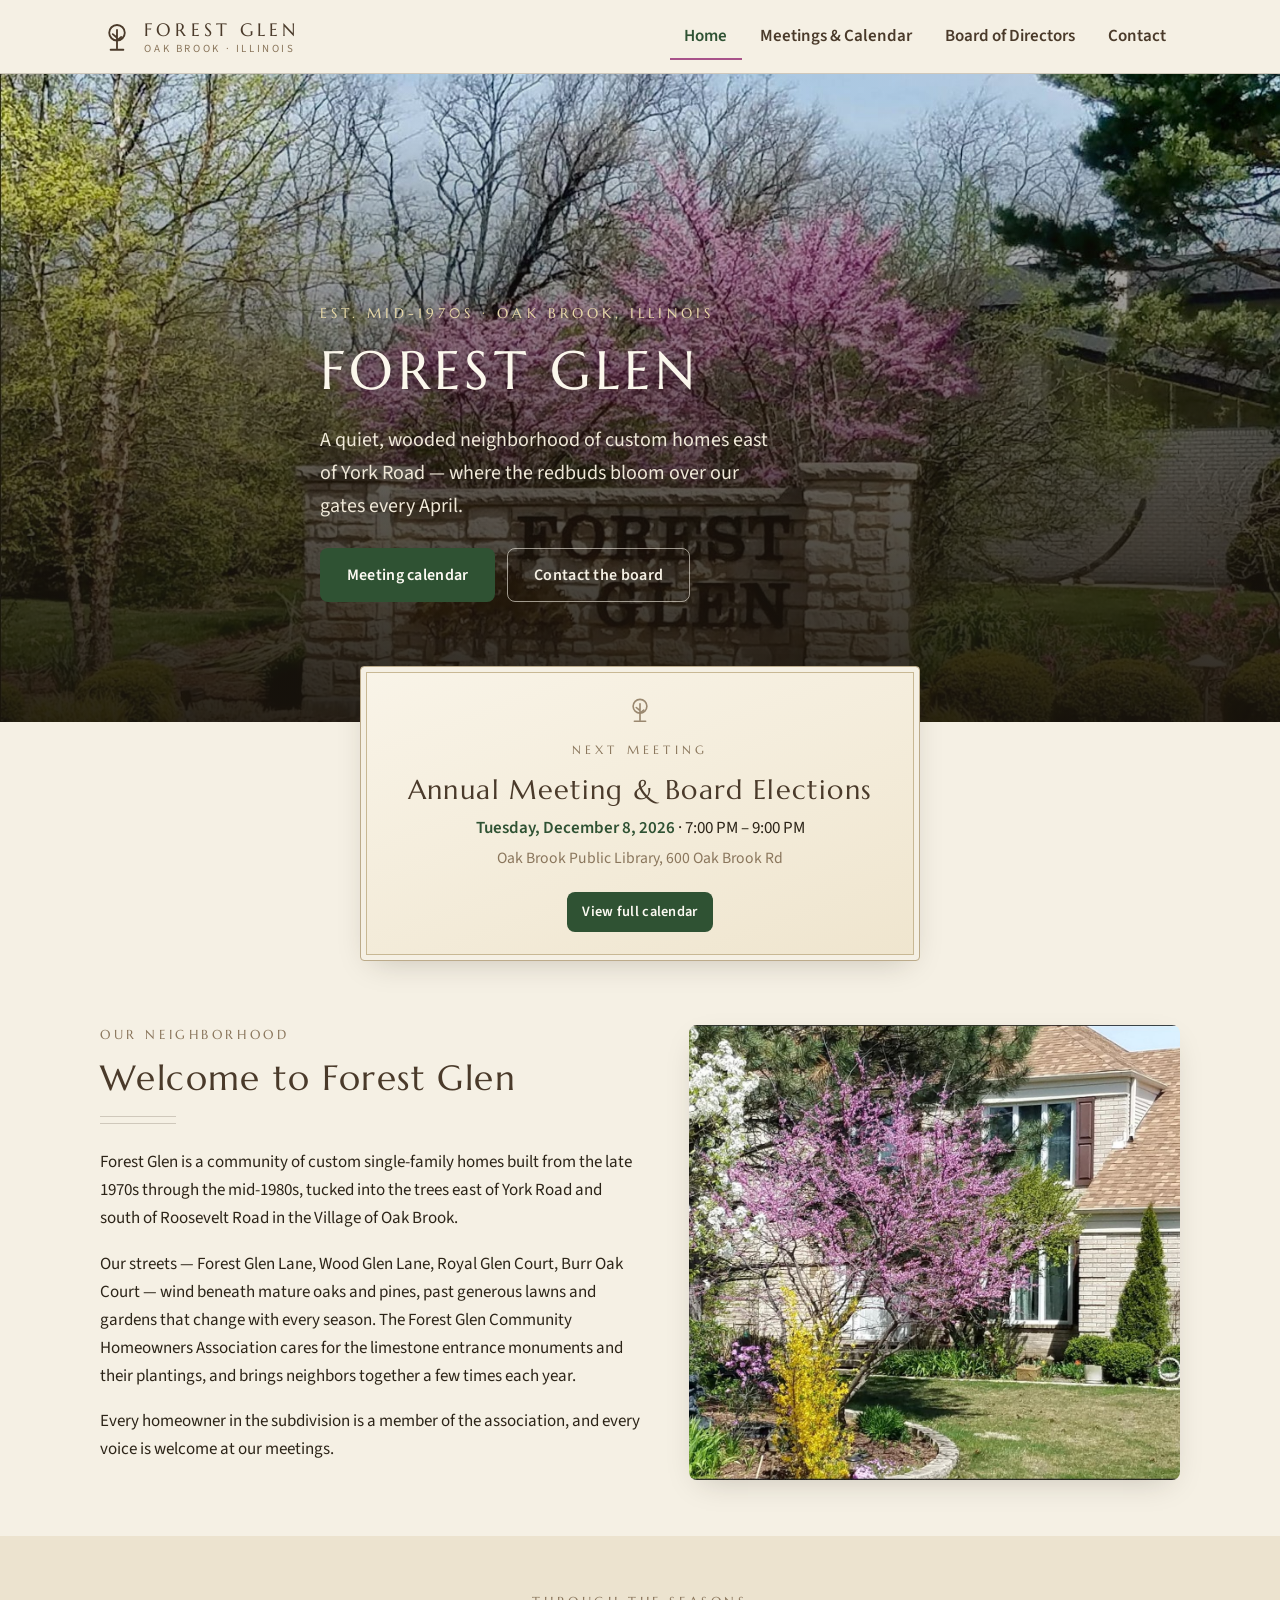
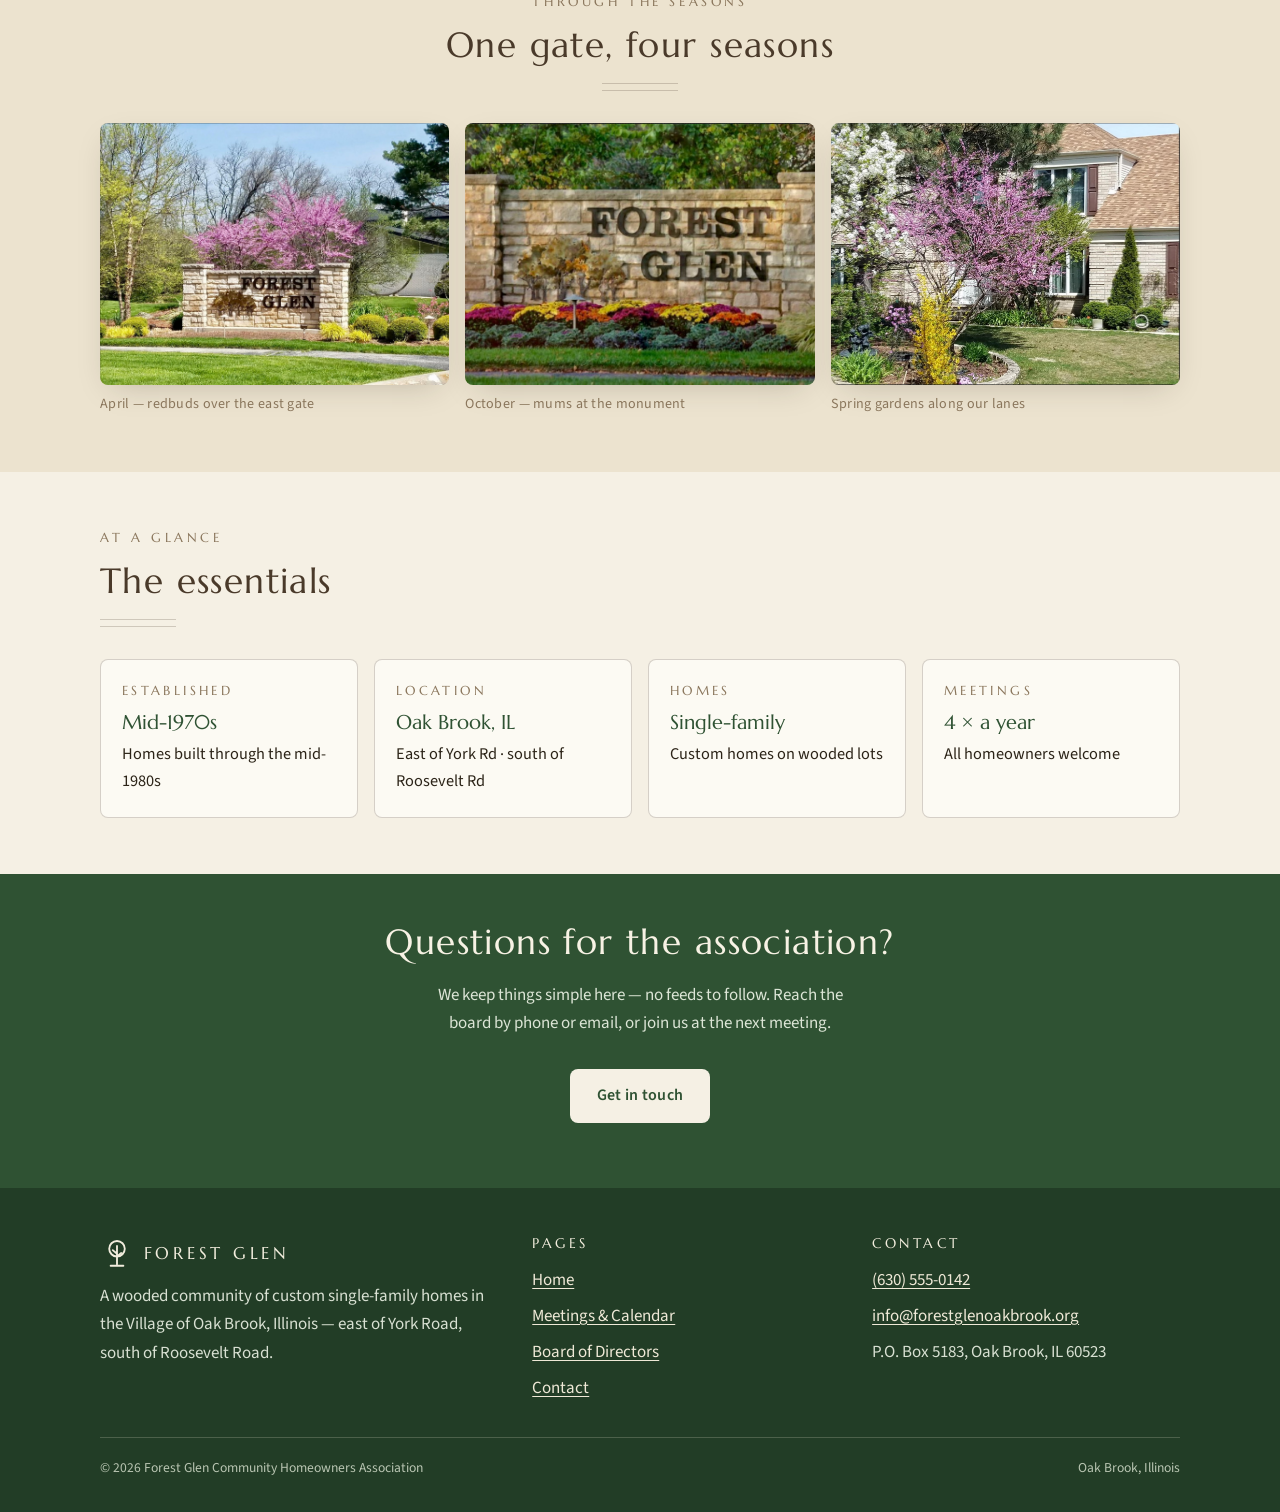
==== index.html @ 8daf9e7f "Add files via upload" ====
<!DOCTYPE html>
<html lang="en">
<head>
  <meta charset="UTF-8">
  <meta name="viewport" content="width=device-width, initial-scale=1.0">
  <title>Forest Glen — Oak Brook, Illinois</title>
  <meta name="description" content="Forest Glen is a wooded neighborhood of custom single-family homes in Oak Brook, Illinois. Meeting calendar, board of directors, and contact information.">
  <link rel="icon" type="image/svg+xml" href="images/favicon.svg">
  <link rel="preconnect" href="https://fonts.googleapis.com">
  <link rel="preconnect" href="https://fonts.gstatic.com" crossorigin>
  <link href="https://fonts.googleapis.com/css2?family=Marcellus&family=Source+Sans+3:wght@400;600;700&display=swap" rel="stylesheet">
  <link rel="stylesheet" href="css/styles.css">
</head>
<body>

  <!-- ====================== HEADER ====================== -->
  <header class="site-header">
    <div class="container site-header__inner">
      <a class="brand" href="index.html" aria-label="Forest Glen — home">
        <svg class="brand__mark" viewBox="0 0 48 48" fill="none" aria-hidden="true">
          <circle cx="24" cy="18" r="11" stroke="#4A3A2A" stroke-width="2.6"/>
          <path d="M24 14v26M24 25l-6-5M24 29l6-5M15 42h18" stroke="#4A3A2A" stroke-width="2.6" stroke-linecap="round"/>
        </svg>
        <span class="brand__text">
          <span class="brand__name">Forest Glen</span>
          <span class="brand__sub">Oak Brook · Illinois</span>
        </span>
      </a>
      <button class="nav-toggle" aria-expanded="false" aria-controls="site-nav" aria-label="Open menu">
        <span></span><span></span><span></span>
      </button>
      <nav id="site-nav" class="site-nav" aria-label="Main">
        <ul>
          <li><a href="index.html" aria-current="page">Home</a></li>
          <li><a href="calendar.html">Meetings &amp; Calendar</a></li>
          <li><a href="board.html">Board of Directors</a></li>
          <li><a href="contact.html">Contact</a></li>
        </ul>
      </nav>
    </div>
  </header>

  <main>

    <!-- ====================== HERO ====================== -->
    <section class="hero">
      <img class="hero__img" src="images/entrance-spring.jpg"
           alt="The Forest Glen limestone entrance monument framed by blooming pink redbud trees in spring">
      <div class="container hero__content">
        <span class="hero__eyebrow">Est. mid-1970s · Oak Brook, Illinois</span>
        <h1>Forest Glen</h1>
        <p class="hero__tagline">
          A quiet, wooded neighborhood of custom homes east of York Road —
          where the redbuds bloom over our gates every April.
        </p>
        <div class="hero__actions">
          <a class="btn btn--primary" href="calendar.html">Meeting calendar</a>
          <a class="btn btn--ghost" href="contact.html">Contact the board</a>
        </div>
      </div>
    </section>

    <!-- ============ NEXT MEETING — bronze plaque ============ -->
    <div class="container plaque-band">
      <section class="plaque" id="next-meeting" aria-label="Next association meeting">
        <svg class="plaque__mark" viewBox="0 0 48 48" fill="none" aria-hidden="true">
          <circle cx="24" cy="18" r="11" stroke="#8A765C" stroke-width="2.6"/>
          <path d="M24 14v26M24 25l-6-5M24 29l6-5M15 42h18" stroke="#8A765C" stroke-width="2.6" stroke-linecap="round"/>
        </svg>
        <span class="plaque__label">Next Meeting</span>
        <h2 class="plaque__title" data-nm-title>Loading…</h2>
        <p class="plaque__meta" data-nm-date></p>
        <p class="plaque__location" data-nm-location></p>
        <a class="btn btn--primary btn--small" href="calendar.html">View full calendar</a>
      </section>
    </div>

    <!-- ====================== ABOUT ====================== -->
    <section class="section">
      <div class="container about-grid">
        <div>
          <span class="eyebrow">Our Neighborhood</span>
          <h2>Welcome to Forest Glen</h2>
          <div class="rule"></div>
          <p>
            Forest Glen is a community of custom single-family homes built from the
            late 1970s through the mid-1980s, tucked into the trees east of York Road
            and south of Roosevelt Road in the Village of Oak Brook.
          </p>
          <p>
            Our streets — Forest Glen Lane, Wood Glen Lane, Royal Glen Court, Burr Oak
            Court — wind beneath mature oaks and pines, past generous lawns and gardens
            that change with every season. The Forest Glen Community Homeowners
            Association cares for the limestone entrance monuments and their plantings,
            and brings neighbors together a few times each year.
          </p>
          <p>
            Every homeowner in the subdivision is a member of the association, and
            every voice is welcome at our meetings.
          </p>
        </div>
        <img src="images/neighborhood-garden.jpg"
             alt="A Forest Glen home in spring with a blooming redbud, white pear blossoms, and yellow forsythia in the front garden">
      </div>
    </section>

    <!-- ====================== SEASONS ====================== -->
    <section class="section section--alt">
      <div class="container">
        <div class="section-head section-head--center">
          <span class="eyebrow">Through the Seasons</span>
          <h2>One gate, four seasons</h2>
          <div class="rule rule--center"></div>
        </div>
        <div class="photo-strip">
          <figure>
            <img src="images/entrance-spring.jpg" alt="Forest Glen entrance monument in spring, with redbud trees in full pink bloom behind the limestone wall">
            <figcaption>April — redbuds over the east gate</figcaption>
          </figure>
          <figure>
            <img src="images/entrance-autumn.jpg" alt="Forest Glen entrance monument in autumn, with a bed of orange, yellow, and burgundy mums at its base">
            <figcaption>October — mums at the monument</figcaption>
          </figure>
          <figure>
            <img src="images/neighborhood-garden.jpg" alt="A spring garden in front of a Forest Glen home with flowering trees and shrubs">
            <figcaption>Spring gardens along our lanes</figcaption>
          </figure>
        </div>
      </div>
    </section>

    <!-- ====================== FACTS ====================== -->
    <section class="section">
      <div class="container">
        <div class="section-head">
          <span class="eyebrow">At a Glance</span>
          <h2>The essentials</h2>
          <div class="rule"></div>
        </div>
        <div class="facts">
          <div class="fact">
            <h3>Established</h3>
            <p><strong>Mid-1970s</strong>Homes built through the mid-1980s</p>
          </div>
          <div class="fact">
            <h3>Location</h3>
            <p><strong>Oak Brook, IL</strong>East of York Rd · south of Roosevelt Rd</p>
          </div>
          <div class="fact">
            <h3>Homes</h3>
            <p><strong>Single-family</strong>Custom homes on wooded lots</p>
          </div>
          <div class="fact">
            <h3>Meetings</h3>
            <p><strong>4 × a year</strong>All homeowners welcome</p>
          </div>
        </div>
      </div>
    </section>

    <!-- ====================== CTA ====================== -->
    <section class="cta-band">
      <div class="container">
        <h2>Questions for the association?</h2>
        <p>
          We keep things simple here — no feeds to follow. Reach the board by
          phone or email, or join us at the next meeting.
        </p>
        <p class="mt-2">
          <a class="btn btn--primary" href="contact.html">Get in touch</a>
        </p>
      </div>
    </section>

  </main>

  <!-- ====================== FOOTER ====================== -->
  <footer class="site-footer">
    <div class="container">
      <div class="footer-grid">
        <div>
          <div class="footer-brand">
            <svg class="brand__mark" viewBox="0 0 48 48" fill="none" aria-hidden="true">
              <circle cx="24" cy="18" r="11" stroke="#F2EDDD" stroke-width="2.6"/>
              <path d="M24 14v26M24 25l-6-5M24 29l6-5M15 42h18" stroke="#F2EDDD" stroke-width="2.6" stroke-linecap="round"/>
            </svg>
            <span>Forest Glen</span>
          </div>
          <p>
            A wooded community of custom single-family homes in the Village of
            Oak Brook, Illinois — east of York Road, south of Roosevelt Road.
          </p>
        </div>
        <div>
          <h3>Pages</h3>
          <ul>
            <li><a href="index.html">Home</a></li>
            <li><a href="calendar.html">Meetings &amp; Calendar</a></li>
            <li><a href="board.html">Board of Directors</a></li>
            <li><a href="contact.html">Contact</a></li>
          </ul>
        </div>
        <div>
          <h3>Contact</h3>
          <ul>
            <li><a href="tel:+16305550142">(630) 555-0142</a></li>
            <li><a href="mailto:info@forestglenoakbrook.org">info@forestglenoakbrook.org</a></li>
            <li>P.O. Box 5183, Oak Brook, IL 60523</li>
          </ul>
        </div>
      </div>
      <div class="legal">
        <span>© <span data-year>2026</span> Forest Glen Community Homeowners Association</span>
        <span>Oak Brook, Illinois</span>
      </div>
    </div>
  </footer>

  <script src="js/events.js"></script>
  <script src="js/main.js"></script>
</body>
</html>
---- css/styles.css ----
/* ============================================================
   FOREST GLEN — Oak Brook, Illinois
   Design language drawn from the neighborhood itself:
   limestone monument (cream), bronze letters (brown),
   glen pines & lawns (deep green), April redbuds (plum-pink),
   forsythia & autumn mums (gold).
   Mobile-first. No frameworks.
   ============================================================ */

:root {
  /* Palette */
  --stone:       #F5F0E4;   /* limestone — page background */
  --stone-deep:  #ECE3CF;   /* shaded stone — alt sections   */
  --paper:       #FCFAF3;   /* lightest surface (cards)      */
  --bronze:      #4A3A2A;   /* sign letters — headings       */
  --bronze-soft: #8A765C;   /* weathered bronze — meta text  */
  --ink:         #2C2418;   /* body text                     */
  --glen:        #2F5233;   /* pine / lawn — primary actions */
  --glen-dark:   #223D26;
  --redbud:      #A8538A;   /* spring blossom — accent       */
  --redbud-soft: #EBD3E2;
  --gold:        #C0922F;   /* forsythia / mums — highlights */
  --line:        rgba(74, 58, 42, .22);   /* mortar joints   */

  /* Type */
  --font-display: "Marcellus", "Georgia", "Times New Roman", serif;
  --font-body: "Source Sans 3", "Segoe UI", system-ui, -apple-system, sans-serif;

  --radius: 8px;
  --shadow: 0 10px 30px -12px rgba(44, 36, 24, .25);
  --container: 1080px;
}

/* ---------- Reset / base ---------- */
*, *::before, *::after { box-sizing: border-box; }

html { scroll-behavior: smooth; }

body {
  margin: 0;
  font-family: var(--font-body);
  font-size: 1.0625rem;            /* 17px — comfortable for all ages */
  line-height: 1.65;
  color: var(--ink);
  background: var(--stone);
  -webkit-font-smoothing: antialiased;
}

img { max-width: 100%; display: block; }

h1, h2, h3 {
  font-family: var(--font-display);
  font-weight: 400;
  color: var(--bronze);
  line-height: 1.15;
  margin: 0 0 .5em;
}

h1 { font-size: clamp(2rem, 6.5vw, 3.4rem); letter-spacing: .08em; text-transform: uppercase; }
h2 { font-size: clamp(1.6rem, 4.5vw, 2.2rem); letter-spacing: .04em; }
h3 { font-size: 1.25rem; letter-spacing: .03em; }

p { margin: 0 0 1em; }

a { color: var(--glen); text-decoration-thickness: 1px; text-underline-offset: 3px; }
a:hover { color: var(--glen-dark); }

:focus-visible {
  outline: 3px solid var(--gold);
  outline-offset: 2px;
  border-radius: 3px;
}

.container {
  width: min(var(--container), 100% - 2.5rem);
  margin-inline: auto;
}

/* Eyebrow label — like small bronze letters set in stone */
.eyebrow {
  font-family: var(--font-display);
  font-size: .8rem;
  letter-spacing: .28em;
  text-transform: uppercase;
  color: var(--bronze-soft);
  display: block;
  margin-bottom: .75rem;
}

/* "Mortar joint" divider — two thin coursing lines */
.rule {
  width: 76px;
  height: 8px;
  border-top: 1px solid var(--line);
  border-bottom: 1px solid var(--line);
  margin: 0 0 1.5rem;
}
.rule--center { margin-inline: auto; }

.section { padding-block: 3.5rem; }
.section--alt { background: var(--stone-deep); }
.section-head { max-width: 640px; margin-bottom: 2rem; }
.section-head--center { margin-inline: auto; text-align: center; }
.section-head--center .rule { margin-inline: auto; }

/* ---------- Buttons ---------- */
.btn {
  display: inline-block;
  font-family: var(--font-body);
  font-weight: 600;
  font-size: 1rem;
  letter-spacing: .02em;
  padding: .8rem 1.6rem;
  border-radius: var(--radius);
  border: 1px solid transparent;
  cursor: pointer;
  text-decoration: none;
  transition: background-color .2s, color .2s, border-color .2s;
}
.btn--primary { background: var(--glen); color: var(--paper); }
.btn--primary:hover { background: var(--glen-dark); color: var(--paper); }
.btn--ghost { background: transparent; color: var(--bronze); border-color: var(--bronze-soft); }
.btn--ghost:hover { border-color: var(--bronze); background: rgba(74,58,42,.06); color: var(--bronze); }
.btn--small { padding: .45rem .9rem; font-size: .9rem; }

/* ============================================================
   HEADER & NAVIGATION
   ============================================================ */
.site-header {
  position: sticky;
  top: 0;
  z-index: 50;
  background: var(--stone);
  border-bottom: 1px solid var(--line);
}
.site-header__inner {
  display: flex;
  align-items: center;
  justify-content: space-between;
  gap: 1rem;
  padding-block: .8rem;
}

.brand {
  display: flex;
  align-items: center;
  gap: .65rem;
  text-decoration: none;
}
.brand__mark { width: 34px; height: 34px; flex: none; }
.brand__name {
  font-family: var(--font-display);
  font-size: 1.05rem;
  letter-spacing: .22em;
  text-transform: uppercase;
  color: var(--bronze);
  white-space: nowrap;
}
.brand__sub {
  display: none;
  font-size: .68rem;
  letter-spacing: .24em;
  text-transform: uppercase;
  color: var(--bronze-soft);
}

.nav-toggle {
  display: inline-flex;
  flex-direction: column;
  justify-content: center;
  gap: 5px;
  width: 44px;
  height: 44px;
  padding: 10px;
  background: none;
  border: 1px solid var(--line);
  border-radius: var(--radius);
  cursor: pointer;
}
.nav-toggle span {
  display: block;
  height: 2px;
  background: var(--bronze);
  border-radius: 2px;
  transition: transform .25s, opacity .25s;
}
.nav-toggle[aria-expanded="true"] span:nth-child(1) { transform: translateY(7px) rotate(45deg); }
.nav-toggle[aria-expanded="true"] span:nth-child(2) { opacity: 0; }
.nav-toggle[aria-expanded="true"] span:nth-child(3) { transform: translateY(-7px) rotate(-45deg); }

.site-nav {
  display: none;
  position: absolute;
  left: 0; right: 0; top: 100%;
  background: var(--stone);
  border-bottom: 1px solid var(--line);
  box-shadow: var(--shadow);
}
.site-nav.is-open { display: block; }
.site-nav ul { list-style: none; margin: 0; padding: .5rem 0 1rem; }
.site-nav a {
  display: block;
  padding: .85rem 1.5rem;
  font-weight: 600;
  color: var(--bronze);
  text-decoration: none;
  border-left: 3px solid transparent;
}
.site-nav a:hover { background: rgba(47, 82, 51, .07); }
.site-nav a[aria-current="page"] {
  border-left-color: var(--redbud);
  color: var(--glen);
}

@media (min-width: 800px) {
  .brand__name { font-size: 1.15rem; }
  .brand__sub { display: block; }
  .brand__text { display: flex; flex-direction: column; line-height: 1.3; }
  .nav-toggle { display: none; }
  .site-nav {
    display: block;
    position: static;
    background: none;
    border: 0;
    box-shadow: none;
  }
  .site-nav ul { display: flex; gap: .25rem; padding: 0; }
  .site-nav a {
    padding: .55rem .9rem;
    border-left: 0;
    border-bottom: 2px solid transparent;
    border-radius: 4px 4px 0 0;
  }
  .site-nav a[aria-current="page"] { border-bottom-color: var(--redbud); }
}

/* ============================================================
   HERO  (home page)
   ============================================================ */
.hero {
  position: relative;
  min-height: 72vh;
  display: flex;
  align-items: flex-end;
  isolation: isolate;
}
.hero__img {
  position: absolute;
  inset: 0;
  width: 100%;
  height: 100%;
  object-fit: cover;
  object-position: center 40%;
  z-index: -2;
}
.hero::after {
  content: "";
  position: absolute;
  inset: 0;
  z-index: -1;
  background: linear-gradient(
    to top,
    rgba(24, 19, 12, .92) 0%,
    rgba(24, 19, 12, .7) 35%,
    rgba(24, 19, 12, .42) 65%,
    rgba(24, 19, 12, .08) 92%
  );
}
.hero__content {
  /* extra bottom padding so the overlapping plaque never covers the buttons */
  padding-block: 3rem 7.5rem;
  color: var(--stone);
  max-width: 640px;
  text-shadow: 0 1px 14px rgba(0, 0, 0, .45);
}
.hero__content .btn { text-shadow: none; }
.hero__eyebrow {
  font-family: var(--font-display);
  font-size: .85rem;
  letter-spacing: .3em;
  text-transform: uppercase;
  color: #E8D9A8;
  margin-bottom: .9rem;
  display: block;
}
.hero h1 { color: #FBF7EC; margin-bottom: .4em; }
.hero__tagline {
  font-size: clamp(1.05rem, 2.6vw, 1.25rem);
  color: #EFE8D8;
  max-width: 46ch;
  margin-bottom: 1.6rem;
}
.hero__actions { display: flex; flex-wrap: wrap; gap: .75rem; }
.hero .btn--ghost { color: #F5F0E4; border-color: rgba(245,240,228,.6); }
.hero .btn--ghost:hover { background: rgba(245,240,228,.12); color: #fff; border-color: #fff; }

/* gentle entrance */
@keyframes rise {
  from { opacity: 0; transform: translateY(14px); }
  to   { opacity: 1; transform: none; }
}
.hero__content > * { animation: rise .7s ease-out both; }
.hero__content > *:nth-child(2) { animation-delay: .08s; }
.hero__content > *:nth-child(3) { animation-delay: .16s; }
.hero__content > *:nth-child(4) { animation-delay: .24s; }

/* ============================================================
   THE PLAQUE — next-meeting notice styled like a bronze plate
   set into the limestone monument. Signature element.
   ============================================================ */
.plaque {
  background: linear-gradient(160deg, #F9F4E8, #EFE5CE);
  border: 1px solid #BCAB8A;
  box-shadow:
    inset 0 0 0 5px var(--stone),
    inset 0 0 0 6px #C8B894,
    var(--shadow);
  border-radius: 4px;
  padding: 1.75rem 1.5rem;
  text-align: center;
}
.plaque__label {
  font-family: var(--font-display);
  font-size: .78rem;
  letter-spacing: .34em;
  text-transform: uppercase;
  color: var(--bronze-soft);
  display: block;
  margin-bottom: .9rem;
}
.plaque__mark { width: 30px; height: 30px; margin: 0 auto .35rem; opacity: .85; }
.plaque__title {
  font-family: var(--font-display);
  font-size: clamp(1.35rem, 4vw, 1.7rem);
  color: var(--bronze);
  letter-spacing: .05em;
  margin: 0 0 .5rem;
}
.plaque__meta {
  color: var(--ink);
  margin-bottom: .25rem;
}
.plaque__meta strong { color: var(--glen); font-weight: 600; }
.plaque__location { color: var(--bronze-soft); font-size: .98rem; margin-bottom: 1.25rem; }
.plaque__empty { color: var(--bronze-soft); margin-bottom: 1.25rem; }

/* Home: plaque overlaps hero bottom */
.plaque-band { margin-top: -3.5rem; position: relative; z-index: 5; padding-bottom: .5rem; }
.plaque-band .plaque { max-width: 560px; margin-inline: auto; }

/* ============================================================
   HOME — about, photos, facts
   ============================================================ */
.about-grid { display: grid; gap: 2rem; }
.about-grid img {
  border-radius: var(--radius);
  box-shadow: var(--shadow);
  width: 100%;
  height: 100%;
  object-fit: cover;
}
@media (min-width: 800px) {
  .about-grid { grid-template-columns: 1.1fr 1fr; align-items: center; gap: 3rem; }
}

.photo-strip { display: grid; gap: 1rem; }
.photo-strip figure { margin: 0; }
.photo-strip img {
  width: 100%;
  aspect-ratio: 4 / 3;
  object-fit: cover;
  border-radius: var(--radius);
  box-shadow: var(--shadow);
}
.photo-strip figcaption {
  font-size: .88rem;
  color: var(--bronze-soft);
  padding-top: .5rem;
  letter-spacing: .02em;
}
@media (min-width: 680px) { .photo-strip { grid-template-columns: repeat(3, 1fr); } }

.facts { display: grid; gap: 1rem; }
.fact {
  background: var(--paper);
  border: 1px solid var(--line);
  border-radius: var(--radius);
  padding: 1.4rem 1.3rem;
}
.fact h3 {
  font-size: .82rem;
  letter-spacing: .26em;
  text-transform: uppercase;
  color: var(--bronze-soft);
  margin-bottom: .5rem;
}
.fact p { margin: 0; font-size: 1.02rem; }
.fact p strong { font-family: var(--font-display); font-weight: 400; font-size: 1.25rem; color: var(--glen); display: block; margin-bottom: .15rem; }
@media (min-width: 680px) { .facts { grid-template-columns: repeat(2, 1fr); } }
@media (min-width: 980px) { .facts { grid-template-columns: repeat(4, 1fr); } }

/* CTA band */
.cta-band {
  background: var(--glen);
  color: var(--stone);
  text-align: center;
  padding-block: 3rem;
}
.cta-band h2 { color: #F7F2E4; }
.cta-band p { color: #DCE5D6; max-width: 56ch; margin-inline: auto; }
.cta-band .btn--primary { background: var(--stone); color: var(--glen); }
.cta-band .btn--primary:hover { background: #fff; color: var(--glen-dark); }

/* ============================================================
   CALENDAR PAGE
   ============================================================ */
.calendar-layout { display: grid; gap: 2.5rem; }
@media (min-width: 920px) {
  .calendar-layout { grid-template-columns: 1.15fr 1fr; align-items: start; }
}

.calendar {
  background: var(--paper);
  border: 1px solid var(--line);
  border-radius: var(--radius);
  box-shadow: var(--shadow);
  padding: 1.25rem;
}
.calendar__head {
  display: flex;
  align-items: center;
  justify-content: space-between;
  margin-bottom: 1rem;
}
.calendar__month {
  font-family: var(--font-display);
  font-size: 1.3rem;
  letter-spacing: .06em;
  color: var(--bronze);
}
.calendar__nav { display: flex; gap: .4rem; }
.calendar__nav button {
  width: 40px; height: 40px;
  border-radius: 50%;
  border: 1px solid var(--bronze-soft);
  background: none;
  color: var(--bronze);
  font-size: 1.2rem;
  line-height: 1;
  cursor: pointer;
  transition: background-color .2s, color .2s;
}
.calendar__nav button:hover { background: var(--glen); border-color: var(--glen); color: var(--paper); }

.calendar__weekdays, .calendar__grid {
  display: grid;
  grid-template-columns: repeat(7, 1fr);
  gap: 4px;
}
.calendar__weekdays div {
  text-align: center;
  font-size: .68rem;
  letter-spacing: .14em;
  text-transform: uppercase;
  color: var(--bronze-soft);
  padding-block: .35rem;
  font-weight: 600;
}
.cal-day {
  position: relative;
  aspect-ratio: 1 / 1;
  border: 1px solid transparent;
  border-radius: 6px;
  background: none;
  font: inherit;
  font-size: .92rem;
  color: var(--ink);
  display: flex;
  align-items: center;
  justify-content: center;
  padding: 0;
}
.cal-day--out { color: rgba(44,36,24,.3); }
.cal-day--today { border-color: var(--gold); font-weight: 700; }
.cal-day--event {
  cursor: pointer;
  background: var(--redbud-soft);
  font-weight: 700;
  color: var(--bronze);
  transition: background-color .15s;
}
.cal-day--event::after {
  content: "";
  position: absolute;
  bottom: 14%;
  left: 50%;
  transform: translateX(-50%);
  width: 6px; height: 6px;
  border-radius: 50%;
  background: var(--redbud);
}
.cal-day--event:hover { background: #E0BCD4; }
.cal-day--selected { border-color: var(--glen); box-shadow: inset 0 0 0 1px var(--glen); }

.calendar__legend {
  display: flex;
  flex-wrap: wrap;
  gap: 1rem;
  margin-top: 1rem;
  font-size: .85rem;
  color: var(--bronze-soft);
}
.calendar__legend span { display: inline-flex; align-items: center; gap: .4rem; }
.legend-dot { width: 10px; height: 10px; border-radius: 50%; display: inline-block; }
.legend-dot--event { background: var(--redbud); }
.legend-dot--today { background: none; border: 2px solid var(--gold); }

/* Selected-day detail under the grid */
.day-detail { margin-top: 1.25rem; }
.day-detail:empty { display: none; }

/* Event cards */
.events-list { display: grid; gap: 1rem; }
.event-card {
  display: grid;
  grid-template-columns: 78px 1fr;
  background: var(--paper);
  border: 1px solid var(--line);
  border-left: 4px solid var(--redbud);
  border-radius: var(--radius);
  overflow: hidden;
}
.event-card--past { border-left-color: var(--bronze-soft); opacity: .72; }
.event-card__date {
  background: var(--stone-deep);
  display: flex;
  flex-direction: column;
  align-items: center;
  justify-content: center;
  padding: .9rem .4rem;
  border-right: 1px solid var(--line);
}
.event-card__day {
  font-family: var(--font-display);
  font-size: 1.9rem;
  line-height: 1;
  color: var(--bronze);
}
.event-card__month {
  font-size: .68rem;
  letter-spacing: .2em;
  text-transform: uppercase;
  color: var(--bronze-soft);
  margin-top: .25rem;
}
.event-card__body { padding: 1rem 1.1rem; }
.event-card__title {
  font-family: var(--font-display);
  font-size: 1.15rem;
  color: var(--bronze);
  margin: 0 0 .3rem;
}
.event-card__meta { font-size: .95rem; color: var(--ink); margin: 0 0 .15rem; }
.event-card__meta--loc { color: var(--bronze-soft); }
.event-card__desc { font-size: .95rem; margin: .5rem 0 .75rem; }
.event-card__actions { display: flex; gap: .5rem; flex-wrap: wrap; }

.events-empty {
  background: var(--paper);
  border: 1px dashed var(--bronze-soft);
  border-radius: var(--radius);
  padding: 1.5rem;
  color: var(--bronze-soft);
  text-align: center;
}

.past-block { margin-top: 2.5rem; }
.past-block h3 { color: var(--bronze-soft); }

/* ============================================================
   BOARD PAGE
   ============================================================ */
.board-grid { display: grid; gap: 1.25rem; }
@media (min-width: 640px)  { .board-grid { grid-template-columns: repeat(2, 1fr); } }
@media (min-width: 980px)  { .board-grid { grid-template-columns: repeat(3, 1fr); } }

.member {
  background: var(--paper);
  border: 1px solid var(--line);
  border-radius: var(--radius);
  padding: 1.6rem 1.4rem;
  text-align: center;
  box-shadow: 0 4px 14px -8px rgba(44,36,24,.18);
}
.member__avatar {
  width: 72px; height: 72px;
  border-radius: 50%;
  background: var(--glen);
  color: var(--stone);
  font-family: var(--font-display);
  font-size: 1.5rem;
  letter-spacing: .05em;
  display: flex;
  align-items: center;
  justify-content: center;
  margin: 0 auto 1rem;
  border: 3px solid var(--stone-deep);
}
.member__role {
  font-size: .75rem;
  letter-spacing: .26em;
  text-transform: uppercase;
  color: var(--redbud);
  font-weight: 700;
  display: block;
  margin-bottom: .35rem;
}
.member__name { margin-bottom: .35rem; }
.member__since { font-size: .88rem; color: var(--bronze-soft); margin-bottom: 1rem; }
.member__contacts {
  border-top: 1px solid var(--line);
  padding-top: 1rem;
  display: grid;
  gap: .45rem;
  font-size: .97rem;
}
.member__contacts a {
  display: inline-flex;
  align-items: center;
  justify-content: center;
  gap: .5rem;
  color: var(--glen);
  text-decoration: none;
  overflow-wrap: anywhere;
}
.member__contacts a:hover { text-decoration: underline; }
.icon { width: 16px; height: 16px; flex: none; fill: currentColor; }

.note-card {
  background: var(--paper);
  border: 1px solid var(--line);
  border-left: 4px solid var(--gold);
  border-radius: var(--radius);
  padding: 1.4rem 1.5rem;
  margin-top: 2.5rem;
}
.note-card h3 { margin-bottom: .4rem; }
.note-card p:last-child { margin-bottom: 0; }

/* ============================================================
   CONTACT PAGE
   ============================================================ */
.contact-grid { display: grid; gap: 1.25rem; }
@media (min-width: 760px) { .contact-grid { grid-template-columns: repeat(2, 1fr); } }

.contact-card {
  background: var(--paper);
  border: 1px solid var(--line);
  border-radius: var(--radius);
  padding: 1.6rem 1.5rem;
}
.contact-card h3 { display: flex; align-items: center; gap: .55rem; }
.contact-card h3 .icon { width: 20px; height: 20px; fill: var(--glen); }
.contact-card a { font-weight: 600; }
.contact-card p { margin-bottom: .5rem; }
.contact-card .muted { color: var(--bronze-soft); font-size: .92rem; }

.map-wrap {
  margin-top: 2.5rem;
  border-radius: var(--radius);
  overflow: hidden;
  border: 1px solid var(--line);
  box-shadow: var(--shadow);
}
.map-wrap iframe { display: block; width: 100%; height: 320px; border: 0; }
@media (min-width: 760px) { .map-wrap iframe { height: 420px; } }

/* ============================================================
   PAGE HEADER (inner pages)
   ============================================================ */
.page-head {
  background:
    linear-gradient(rgba(44, 36, 24, .55), rgba(44, 36, 24, .55)),
    var(--bronze) center / cover no-repeat;
  color: var(--stone);
  padding-block: 3.2rem;
  text-align: center;
}
.page-head--calendar { background-image: linear-gradient(rgba(34,29,18,.6), rgba(34,29,18,.6)), url("../images/entrance-autumn.jpg"); }
.page-head--board    { background-image: linear-gradient(rgba(34,29,18,.6), rgba(34,29,18,.6)), url("../images/neighborhood-garden.jpg"); }
.page-head--contact  { background-image: linear-gradient(rgba(34,29,18,.6), rgba(34,29,18,.6)), url("../images/entrance-spring.jpg"); }
.page-head h1 { color: #FBF7EC; margin-bottom: .3rem; }
.page-head p { color: #E9E1CE; max-width: 56ch; margin-inline: auto; }
.page-head .hero__eyebrow { margin-bottom: .6rem; }

/* ============================================================
   FOOTER  — no social media by design
   ============================================================ */
.site-footer {
  background: var(--glen-dark);
  color: #D8E0D2;
  padding-block: 3rem 2rem;
  margin-top: 0;
}
.footer-grid { display: grid; gap: 2rem; margin-bottom: 2.2rem; }
@media (min-width: 760px) { .footer-grid { grid-template-columns: 1.3fr 1fr 1fr; } }

.site-footer h3 {
  color: #F2EDDD;
  font-size: .85rem;
  letter-spacing: .26em;
  text-transform: uppercase;
  margin-bottom: .9rem;
}
.site-footer a { color: #EFE9D7; }
.site-footer a:hover { color: #fff; }
.site-footer ul { list-style: none; margin: 0; padding: 0; display: grid; gap: .5rem; }
.footer-brand { display: flex; align-items: center; gap: .6rem; margin-bottom: .8rem; }
.footer-brand .brand__mark path, .footer-brand .brand__mark circle { stroke: #F2EDDD; }
.footer-brand span {
  font-family: var(--font-display);
  letter-spacing: .22em;
  text-transform: uppercase;
  color: #F2EDDD;
}
.site-footer .legal {
  border-top: 1px solid rgba(242, 237, 221, .2);
  padding-top: 1.2rem;
  font-size: .85rem;
  color: #B9C5B2;
  display: flex;
  flex-wrap: wrap;
  gap: .5rem 1.5rem;
  justify-content: space-between;
}

/* ---------- Utilities ---------- */
.mt-2 { margin-top: 2rem; }
.visually-hidden {
  position: absolute;
  width: 1px; height: 1px;
  clip-path: inset(50%);
  overflow: hidden;
  white-space: nowrap;
}

/* ---------- Reduced motion ---------- */
@media (prefers-reduced-motion: reduce) {
  html { scroll-behavior: auto; }
  *, *::before, *::after {
    animation-duration: .001s !important;
    animation-iteration-count: 1 !important;
    transition-duration: .001s !important;
  }
}
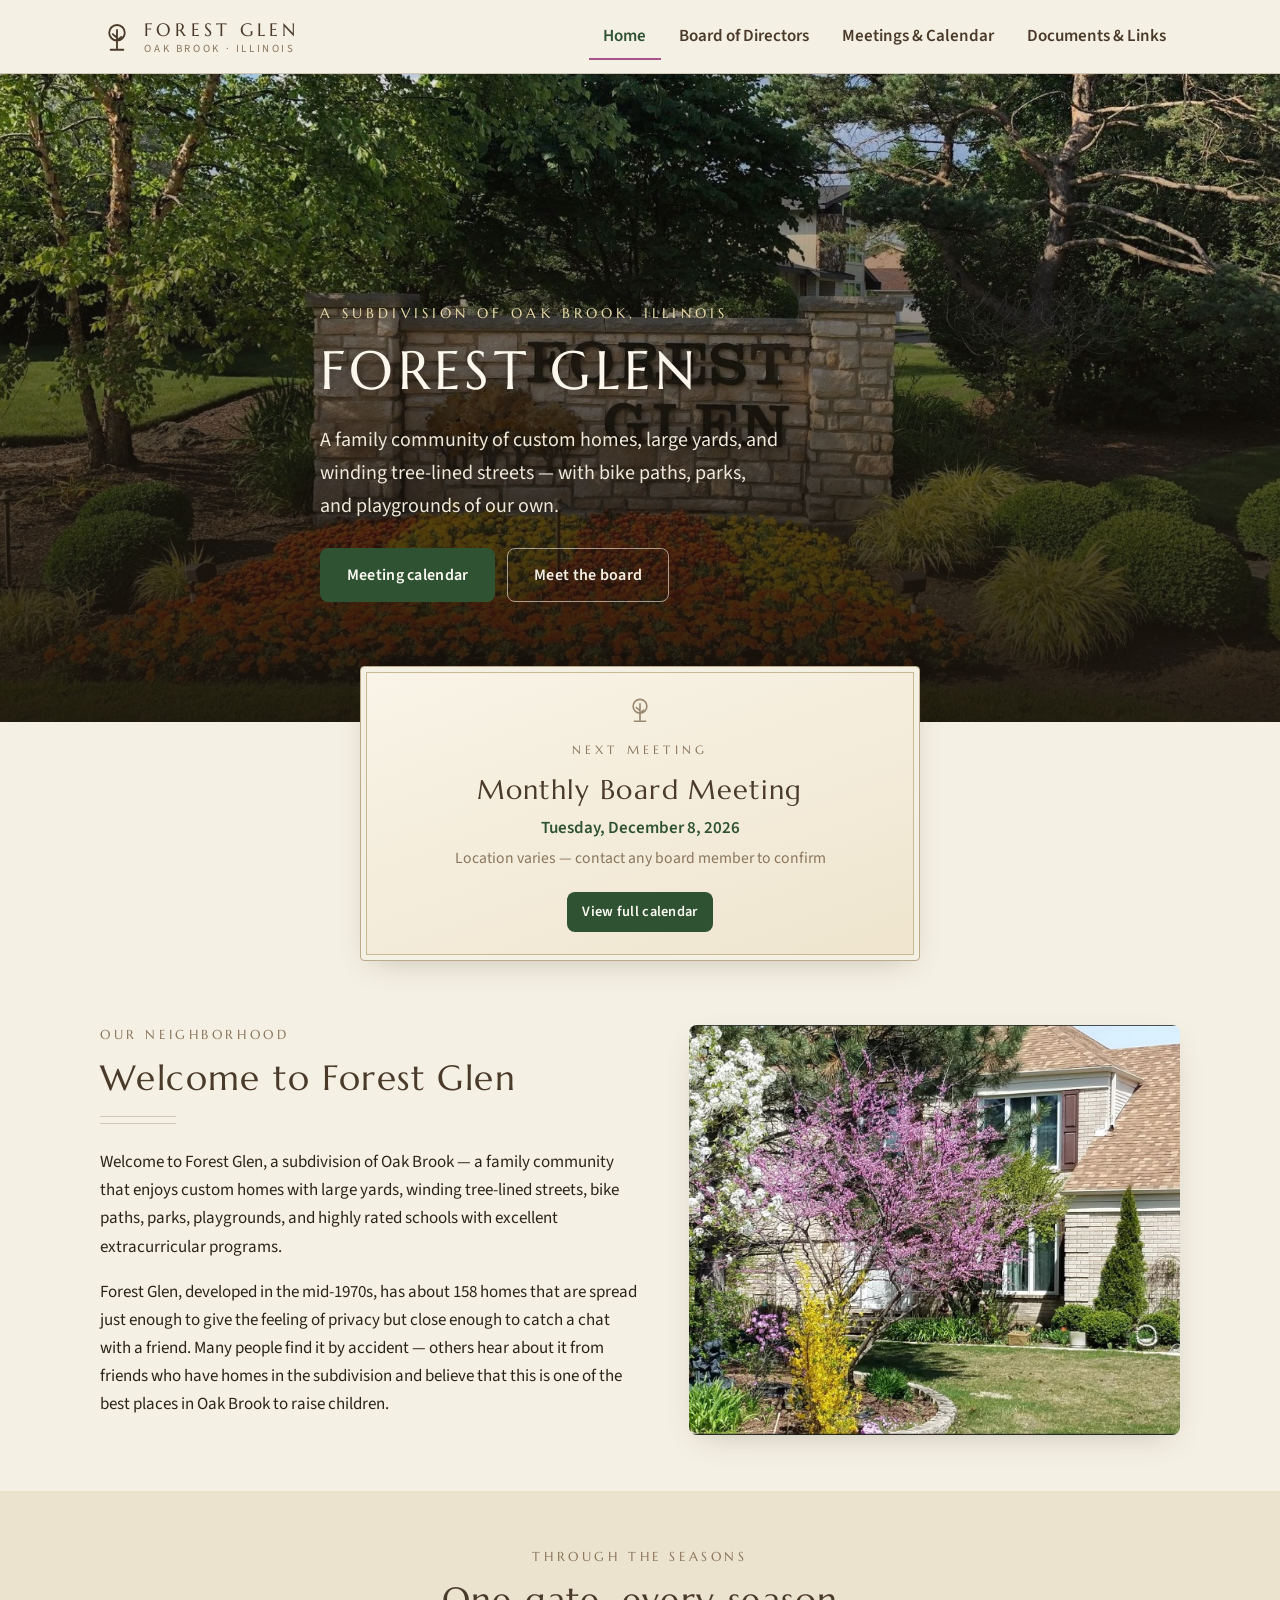
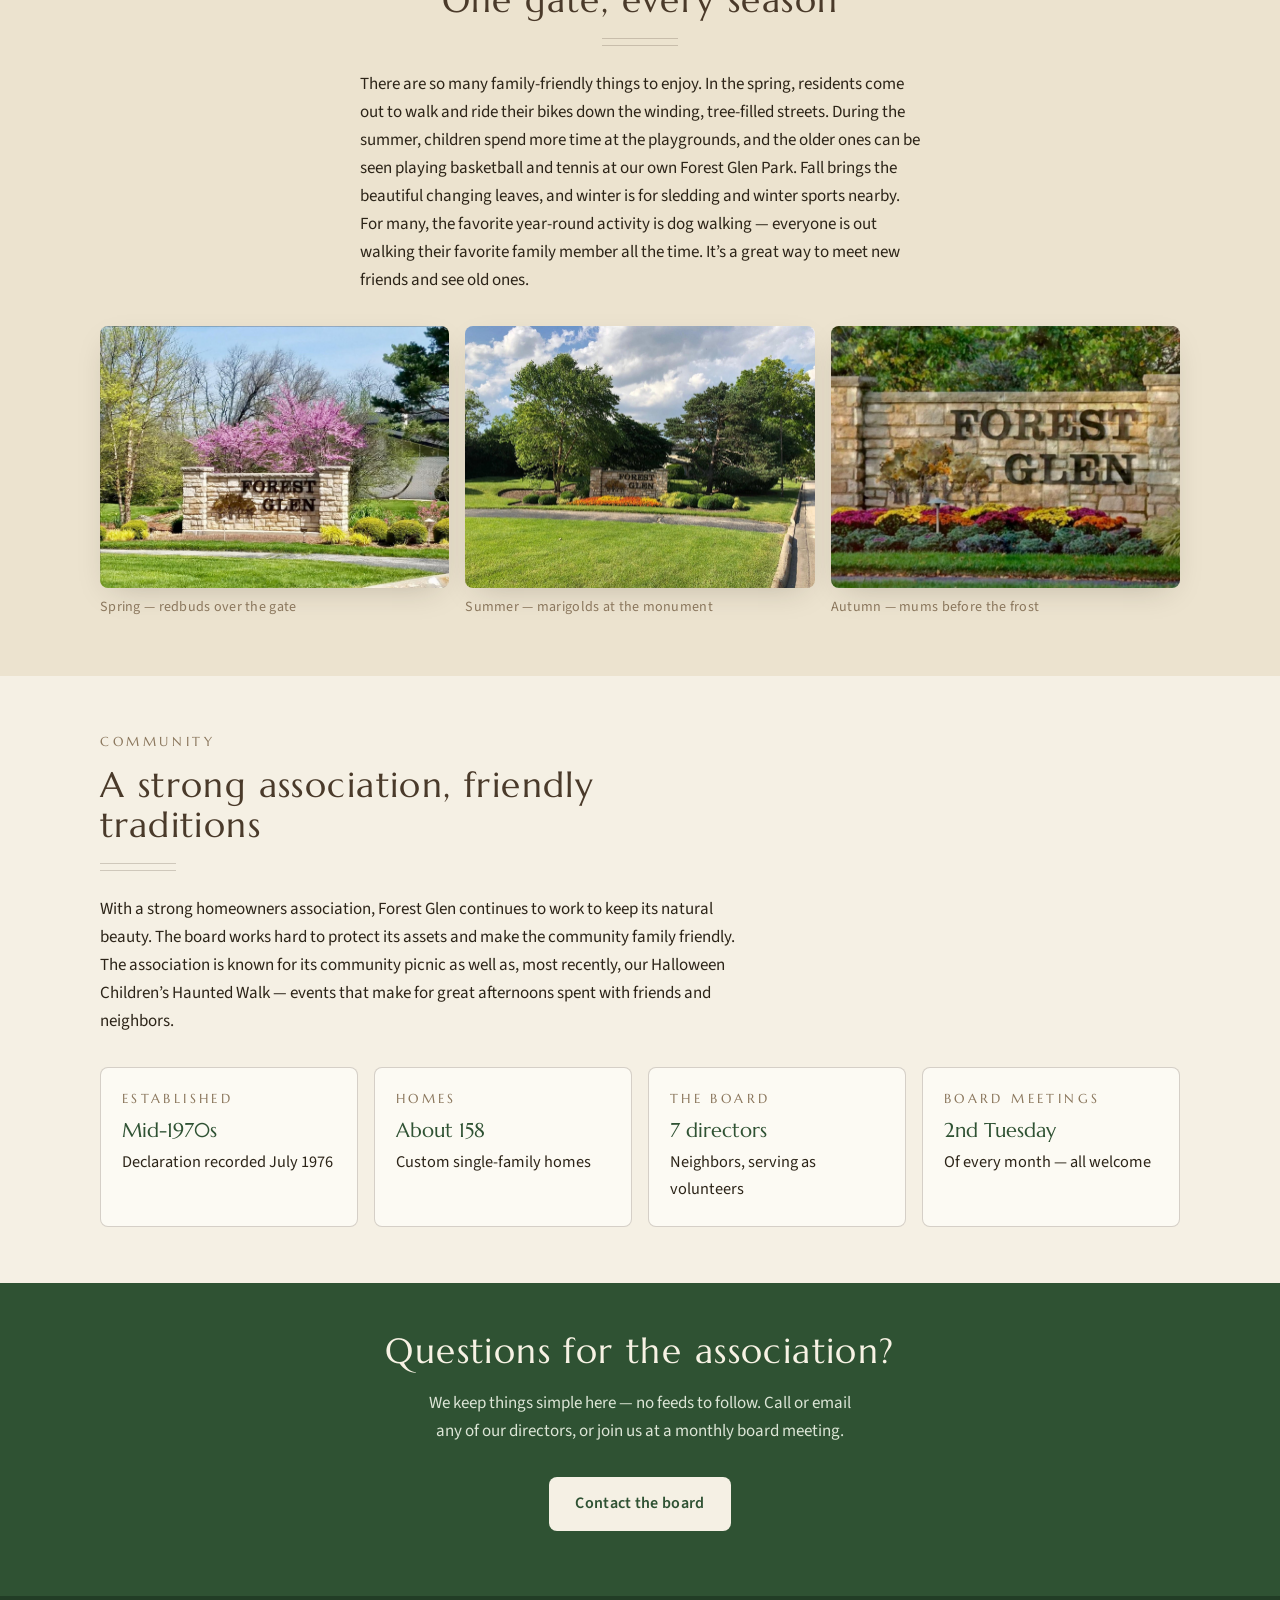
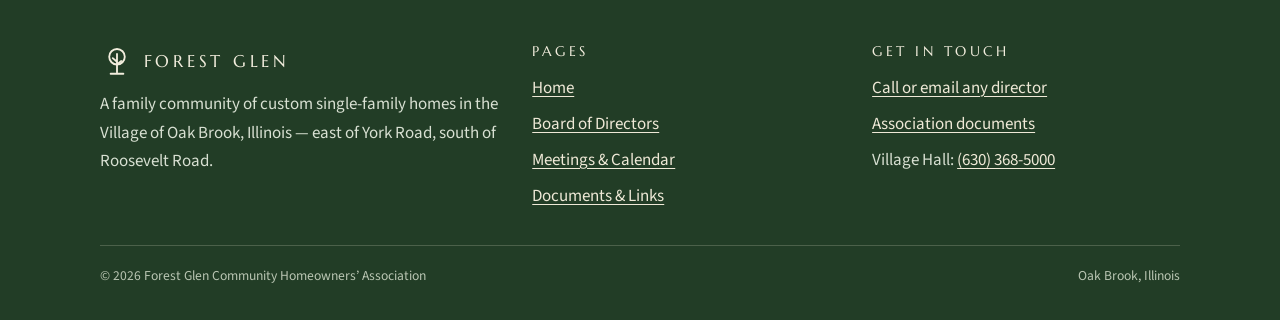
==== commit 940a3f5f: "Add files via upload" ====
--- a/index.html
+++ b/index.html
@@ -4,7 +4,7 @@
   <meta charset="UTF-8">
   <meta name="viewport" content="width=device-width, initial-scale=1.0">
   <title>Forest Glen — Oak Brook, Illinois</title>
-  <meta name="description" content="Forest Glen is a wooded neighborhood of custom single-family homes in Oak Brook, Illinois. Meeting calendar, board of directors, and contact information.">
+  <meta name="description" content="Forest Glen is a family community of custom homes in Oak Brook, Illinois — winding tree-lined streets, parks, playgrounds, and a strong homeowners association. Meeting calendar, board contacts, and association documents.">
   <link rel="icon" type="image/svg+xml" href="images/favicon.svg">
   <link rel="preconnect" href="https://fonts.googleapis.com">
   <link rel="preconnect" href="https://fonts.gstatic.com" crossorigin>
@@ -32,9 +32,9 @@
       <nav id="site-nav" class="site-nav" aria-label="Main">
         <ul>
           <li><a href="index.html" aria-current="page">Home</a></li>
+          <li><a href="board.html">Board of Directors</a></li>
           <li><a href="calendar.html">Meetings &amp; Calendar</a></li>
-          <li><a href="board.html">Board of Directors</a></li>
-          <li><a href="contact.html">Contact</a></li>
+          <li><a href="documents.html">Documents &amp; Links</a></li>
         </ul>
       </nav>
     </div>
@@ -44,18 +44,18 @@
 
     <!-- ====================== HERO ====================== -->
     <section class="hero">
-      <img class="hero__img" src="images/entrance-spring.jpg"
-           alt="The Forest Glen limestone entrance monument framed by blooming pink redbud trees in spring">
+      <img class="hero__img" src="images/entrance-summer.jpg"
+           alt="The Forest Glen limestone entrance monument in summer, with a bed of orange and yellow marigolds in full bloom at its base">
       <div class="container hero__content">
-        <span class="hero__eyebrow">Est. mid-1970s · Oak Brook, Illinois</span>
+        <span class="hero__eyebrow">A subdivision of Oak Brook, Illinois</span>
         <h1>Forest Glen</h1>
         <p class="hero__tagline">
-          A quiet, wooded neighborhood of custom homes east of York Road —
-          where the redbuds bloom over our gates every April.
+          A family community of custom homes, large yards, and winding
+          tree-lined streets — with bike paths, parks, and playgrounds of our own.
         </p>
         <div class="hero__actions">
           <a class="btn btn--primary" href="calendar.html">Meeting calendar</a>
-          <a class="btn btn--ghost" href="contact.html">Contact the board</a>
+          <a class="btn btn--ghost" href="board.html">Meet the board</a>
         </div>
       </div>
     </section>
@@ -75,7 +75,7 @@
       </section>
     </div>
 
-    <!-- ====================== ABOUT ====================== -->
+    <!-- ====================== WELCOME ====================== -->
     <section class="section">
       <div class="container about-grid">
         <div>
@@ -83,20 +83,18 @@
           <h2>Welcome to Forest Glen</h2>
           <div class="rule"></div>
           <p>
-            Forest Glen is a community of custom single-family homes built from the
-            late 1970s through the mid-1980s, tucked into the trees east of York Road
-            and south of Roosevelt Road in the Village of Oak Brook.
-          </p>
-          <p>
-            Our streets — Forest Glen Lane, Wood Glen Lane, Royal Glen Court, Burr Oak
-            Court — wind beneath mature oaks and pines, past generous lawns and gardens
-            that change with every season. The Forest Glen Community Homeowners
-            Association cares for the limestone entrance monuments and their plantings,
-            and brings neighbors together a few times each year.
-          </p>
-          <p>
-            Every homeowner in the subdivision is a member of the association, and
-            every voice is welcome at our meetings.
+            Welcome to Forest Glen, a subdivision of Oak Brook — a family
+            community that enjoys custom homes with large yards, winding
+            tree-lined streets, bike paths, parks, playgrounds, and highly
+            rated schools with excellent extracurricular programs.
+          </p>
+          <p>
+            Forest Glen, developed in the mid-1970s, has about 158 homes that
+            are spread just enough to give the feeling of privacy but close
+            enough to catch a chat with a friend. Many people find it by
+            accident — others hear about it from friends who have homes in the
+            subdivision and believe that this is one of the best places in
+            Oak Brook to raise children.
           </p>
         </div>
         <img src="images/neighborhood-garden.jpg"
@@ -109,50 +107,69 @@
       <div class="container">
         <div class="section-head section-head--center">
           <span class="eyebrow">Through the Seasons</span>
-          <h2>One gate, four seasons</h2>
+          <h2>One gate, every season</h2>
           <div class="rule rule--center"></div>
+          <p class="section-lede">
+            There are so many family-friendly things to enjoy. In the spring,
+            residents come out to walk and ride their bikes down the winding,
+            tree-filled streets. During the summer, children spend more time
+            at the playgrounds, and the older ones can be seen playing
+            basketball and tennis at our own Forest Glen Park. Fall brings the
+            beautiful changing leaves, and winter is for sledding and winter
+            sports nearby. For many, the favorite year-round activity is dog
+            walking — everyone is out walking their favorite family member all
+            the time. It&rsquo;s a great way to meet new friends and see old ones.
+          </p>
         </div>
         <div class="photo-strip">
           <figure>
             <img src="images/entrance-spring.jpg" alt="Forest Glen entrance monument in spring, with redbud trees in full pink bloom behind the limestone wall">
-            <figcaption>April — redbuds over the east gate</figcaption>
+            <figcaption>Spring — redbuds over the gate</figcaption>
+          </figure>
+          <figure>
+            <img src="images/entrance-summer-wide.jpg" alt="Forest Glen entrance in summer, with green lawns, mature trees, and marigolds blooming at the monument">
+            <figcaption>Summer — marigolds at the monument</figcaption>
           </figure>
           <figure>
             <img src="images/entrance-autumn.jpg" alt="Forest Glen entrance monument in autumn, with a bed of orange, yellow, and burgundy mums at its base">
-            <figcaption>October — mums at the monument</figcaption>
+            <figcaption>Autumn — mums before the frost</figcaption>
           </figure>
-          <figure>
-            <img src="images/neighborhood-garden.jpg" alt="A spring garden in front of a Forest Glen home with flowering trees and shrubs">
-            <figcaption>Spring gardens along our lanes</figcaption>
-          </figure>
-        </div>
-      </div>
-    </section>
-
-    <!-- ====================== FACTS ====================== -->
+        </div>
+      </div>
+    </section>
+
+    <!-- ====================== COMMUNITY ====================== -->
     <section class="section">
       <div class="container">
         <div class="section-head">
-          <span class="eyebrow">At a Glance</span>
-          <h2>The essentials</h2>
+          <span class="eyebrow">Community</span>
+          <h2>A strong association, friendly traditions</h2>
           <div class="rule"></div>
+          <p>
+            With a strong homeowners association, Forest Glen continues to
+            work to keep its natural beauty. The board works hard to protect
+            its assets and make the community family friendly. The association
+            is known for its community picnic as well as, most recently, our
+            Halloween Children&rsquo;s Haunted Walk — events that make for great
+            afternoons spent with friends and neighbors.
+          </p>
         </div>
         <div class="facts">
           <div class="fact">
             <h3>Established</h3>
-            <p><strong>Mid-1970s</strong>Homes built through the mid-1980s</p>
-          </div>
-          <div class="fact">
-            <h3>Location</h3>
-            <p><strong>Oak Brook, IL</strong>East of York Rd · south of Roosevelt Rd</p>
+            <p><strong>Mid-1970s</strong>Declaration recorded July 1976</p>
           </div>
           <div class="fact">
             <h3>Homes</h3>
-            <p><strong>Single-family</strong>Custom homes on wooded lots</p>
-          </div>
-          <div class="fact">
-            <h3>Meetings</h3>
-            <p><strong>4 × a year</strong>All homeowners welcome</p>
+            <p><strong>About 158</strong>Custom single-family homes</p>
+          </div>
+          <div class="fact">
+            <h3>The Board</h3>
+            <p><strong>7 directors</strong>Neighbors, serving as volunteers</p>
+          </div>
+          <div class="fact">
+            <h3>Board meetings</h3>
+            <p><strong>2nd Tuesday</strong>Of every month — all welcome</p>
           </div>
         </div>
       </div>
@@ -163,11 +180,11 @@
       <div class="container">
         <h2>Questions for the association?</h2>
         <p>
-          We keep things simple here — no feeds to follow. Reach the board by
-          phone or email, or join us at the next meeting.
+          We keep things simple here — no feeds to follow. Call or email any
+          of our directors, or join us at a monthly board meeting.
         </p>
         <p class="mt-2">
-          <a class="btn btn--primary" href="contact.html">Get in touch</a>
+          <a class="btn btn--primary" href="board.html">Contact the board</a>
         </p>
       </div>
     </section>
@@ -187,7 +204,7 @@
             <span>Forest Glen</span>
           </div>
           <p>
-            A wooded community of custom single-family homes in the Village of
+            A family community of custom single-family homes in the Village of
             Oak Brook, Illinois — east of York Road, south of Roosevelt Road.
           </p>
         </div>
@@ -195,22 +212,22 @@
           <h3>Pages</h3>
           <ul>
             <li><a href="index.html">Home</a></li>
+            <li><a href="board.html">Board of Directors</a></li>
             <li><a href="calendar.html">Meetings &amp; Calendar</a></li>
-            <li><a href="board.html">Board of Directors</a></li>
-            <li><a href="contact.html">Contact</a></li>
+            <li><a href="documents.html">Documents &amp; Links</a></li>
           </ul>
         </div>
         <div>
-          <h3>Contact</h3>
+          <h3>Get in touch</h3>
           <ul>
-            <li><a href="tel:+16305550142">(630) 555-0142</a></li>
-            <li><a href="mailto:info@forestglenoakbrook.org">info@forestglenoakbrook.org</a></li>
-            <li>P.O. Box 5183, Oak Brook, IL 60523</li>
+            <li><a href="board.html">Call or email any director</a></li>
+            <li><a href="documents.html">Association documents</a></li>
+            <li>Village Hall: <a href="tel:+16303685000">(630) 368-5000</a></li>
           </ul>
         </div>
       </div>
       <div class="legal">
-        <span>© <span data-year>2026</span> Forest Glen Community Homeowners Association</span>
+        <span>© <span data-year>2026</span> Forest Glen Community Homeowners&rsquo; Association</span>
         <span>Oak Brook, Illinois</span>
       </div>
     </div>
--- a/css/styles.css
+++ b/css/styles.css
@@ -250,7 +250,7 @@
   width: 100%;
   height: 100%;
   object-fit: cover;
-  object-position: center 40%;
+  object-position: center 62%;
   z-index: -2;
 }
 .hero::after {
@@ -686,9 +686,9 @@
   padding-block: 3.2rem;
   text-align: center;
 }
-.page-head--calendar { background-image: linear-gradient(rgba(34,29,18,.6), rgba(34,29,18,.6)), url("../images/entrance-autumn.jpg"); }
-.page-head--board    { background-image: linear-gradient(rgba(34,29,18,.6), rgba(34,29,18,.6)), url("../images/neighborhood-garden.jpg"); }
-.page-head--contact  { background-image: linear-gradient(rgba(34,29,18,.6), rgba(34,29,18,.6)), url("../images/entrance-spring.jpg"); }
+.page-head--calendar  { background-image: linear-gradient(rgba(34,29,18,.6), rgba(34,29,18,.6)), url("../images/entrance-autumn.jpg"); }
+.page-head--board     { background-image: linear-gradient(rgba(34,29,18,.6), rgba(34,29,18,.6)), url("../images/neighborhood-garden.jpg"); }
+.page-head--documents { background-image: linear-gradient(rgba(34,29,18,.6), rgba(34,29,18,.6)), url("../images/entrance-summer-wide.jpg"); }
 .page-head h1 { color: #FBF7EC; margin-bottom: .3rem; }
 .page-head p { color: #E9E1CE; max-width: 56ch; margin-inline: auto; }
 .page-head .hero__eyebrow { margin-bottom: .6rem; }
@@ -753,3 +753,21 @@
     transition-duration: .001s !important;
   }
 }
+
+/* ============================================================
+   DOCUMENTS & HELPFUL LINKS page
+   ============================================================ */
+.doc-meta { margin-top: -.35rem; }
+.doc-actions {
+  display: flex;
+  flex-wrap: wrap;
+  gap: .6rem;
+  margin-top: .9rem;
+}
+
+/* Lede paragraph under a centered section heading (home seasons) */
+.section-head--center .section-lede {
+  max-width: 70ch;
+  margin: 1.1rem auto 0;
+  text-align: left;
+}
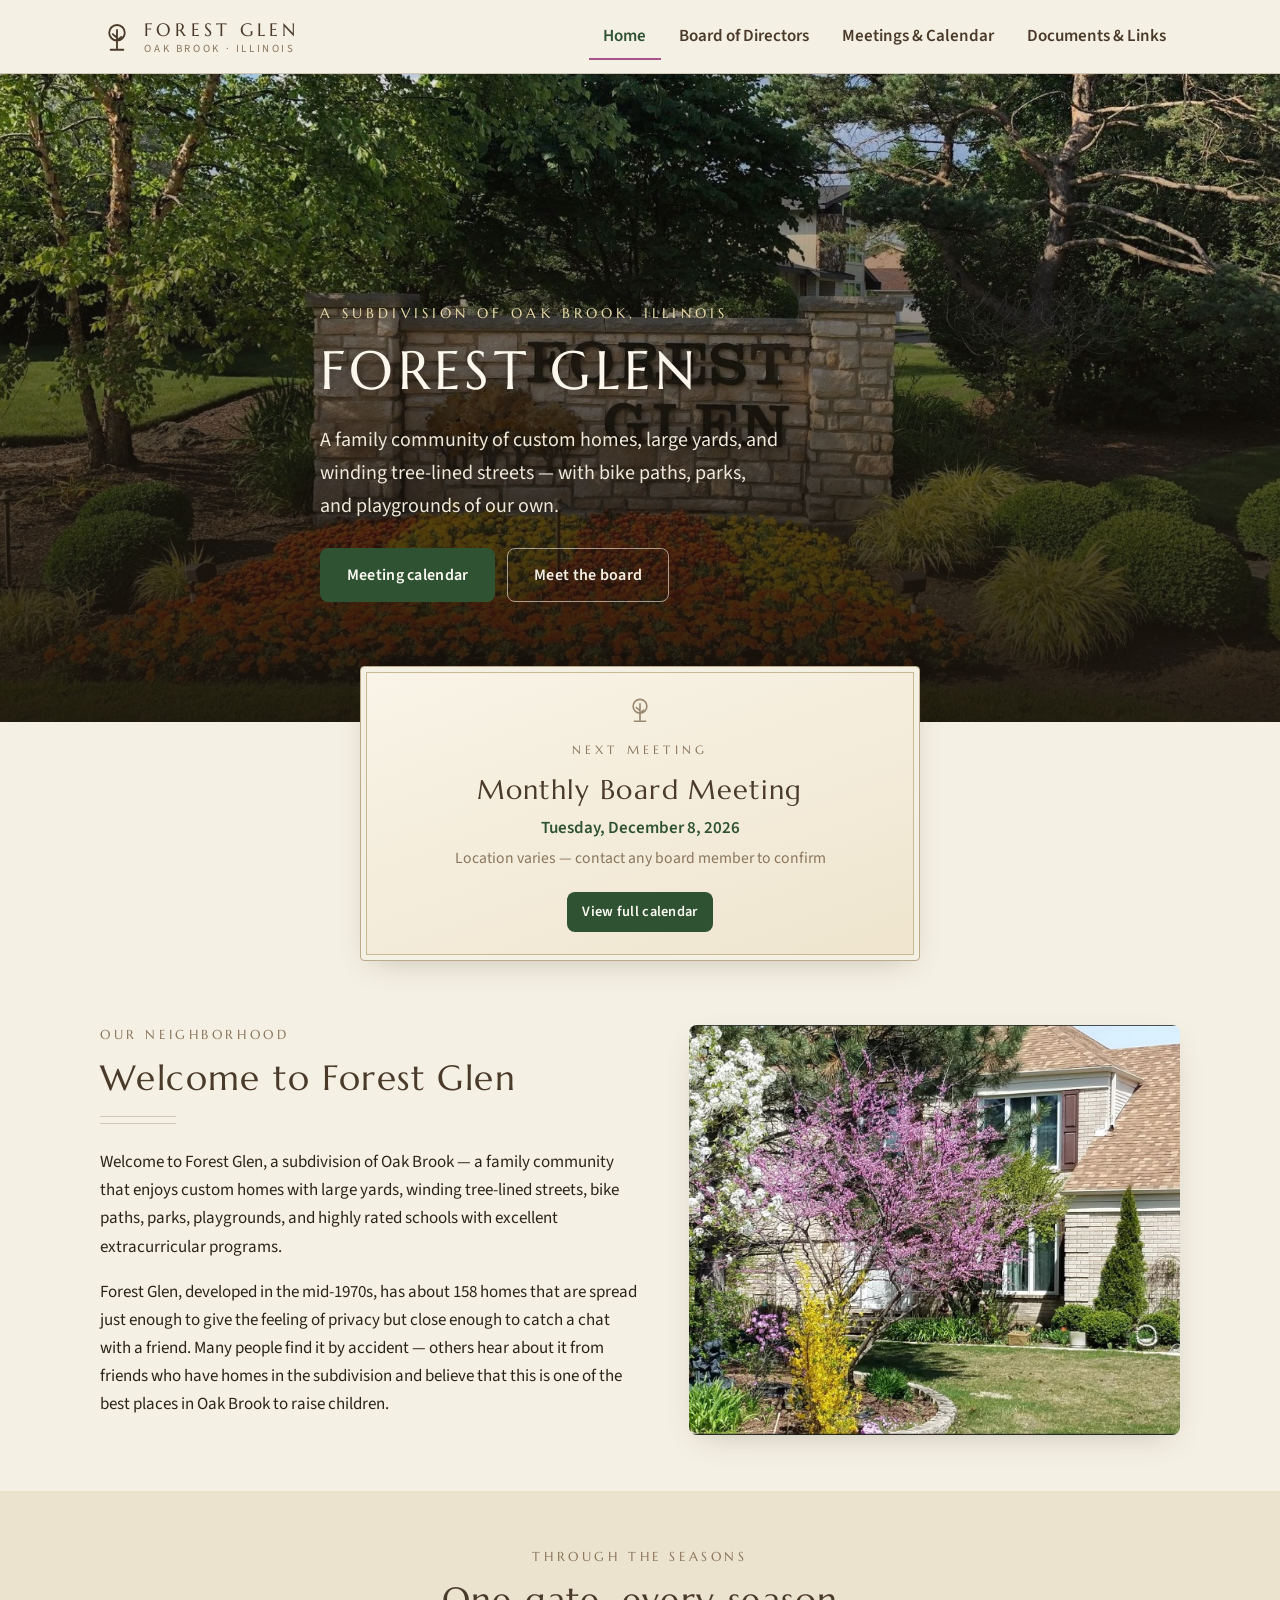
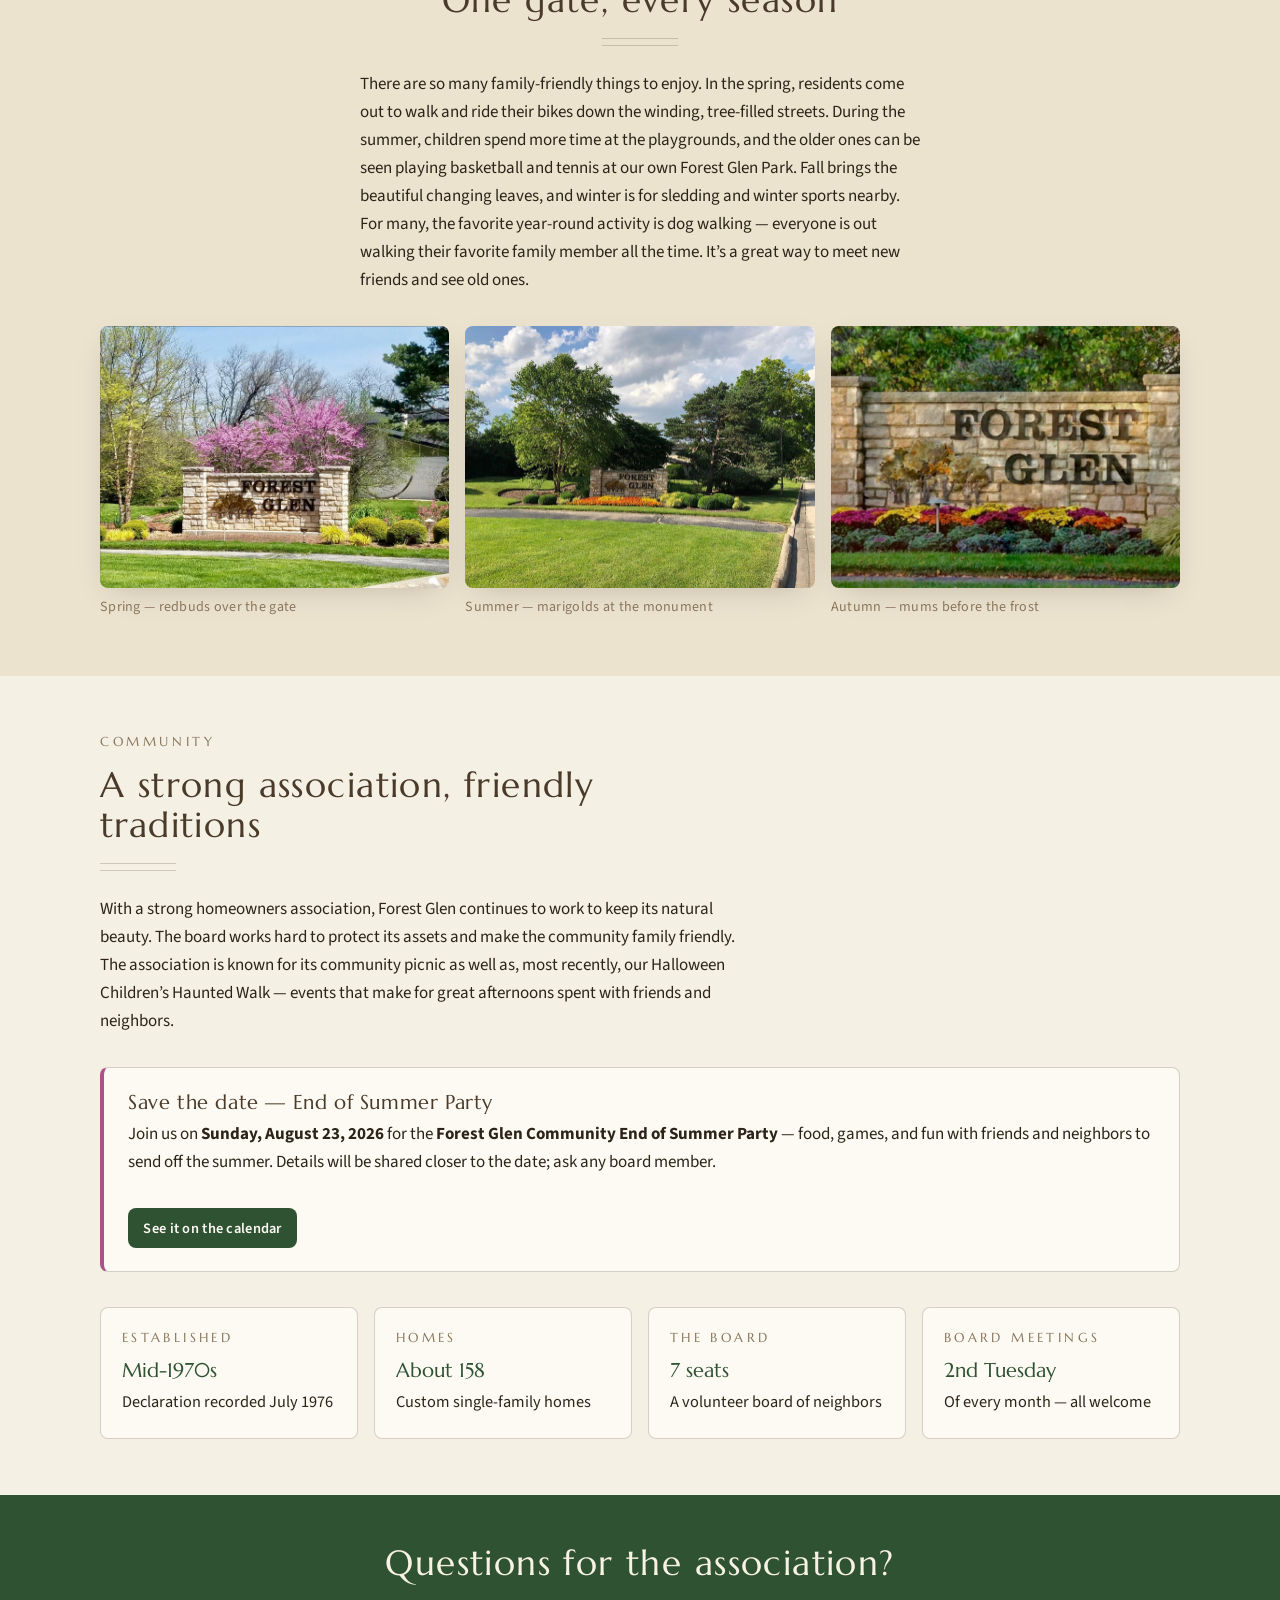
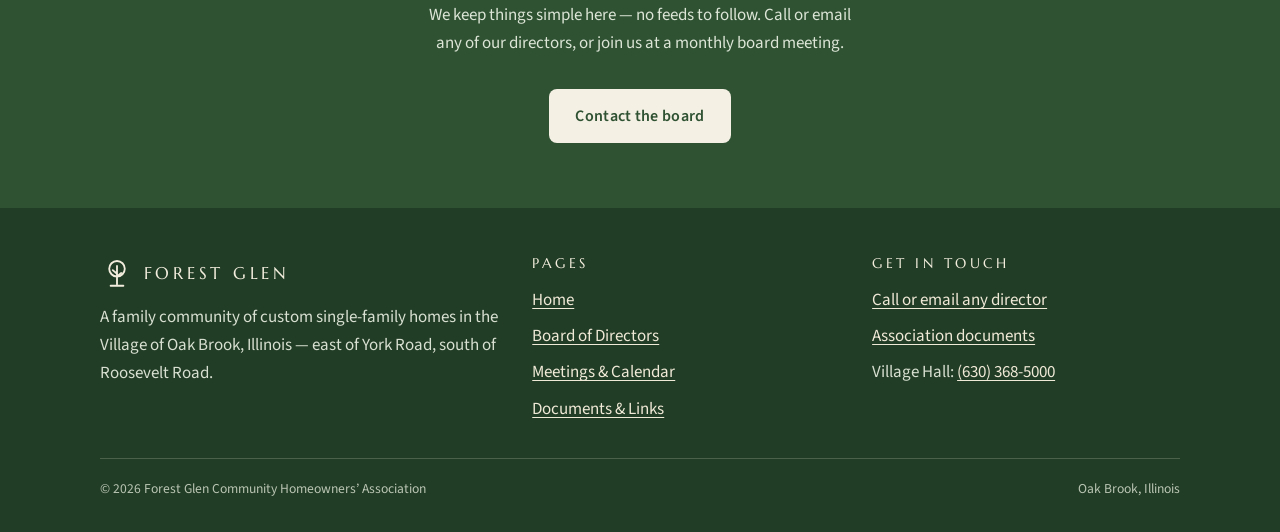
==== commit 19319bca: "Add files via upload" ====
--- a/index.html
+++ b/index.html
@@ -154,6 +154,26 @@
             afternoons spent with friends and neighbors.
           </p>
         </div>
+
+        <!-- ============================================================
+             UPCOMING EVENT CALLOUT — End of Summer Party.
+             Після події цей блок можна просто видалити (до наступного
+             <div class="facts">). / After the party, simply delete this
+             block (everything down to <div class="facts">).
+             ============================================================ -->
+        <div class="note-card note-card--event">
+          <h3>Save the date — End of Summer Party</h3>
+          <p>
+            Join us on <strong>Sunday, August 23, 2026</strong> for the
+            <strong>Forest Glen Community End of Summer Party</strong> — food,
+            games, and fun with friends and neighbors to send off the summer.
+            Details will be shared closer to the date; ask any board member.
+          </p>
+          <p class="mt-2">
+            <a class="btn btn--primary btn--small" href="calendar.html">See it on the calendar</a>
+          </p>
+        </div>
+
         <div class="facts">
           <div class="fact">
             <h3>Established</h3>
@@ -165,7 +185,7 @@
           </div>
           <div class="fact">
             <h3>The Board</h3>
-            <p><strong>7 directors</strong>Neighbors, serving as volunteers</p>
+            <p><strong>7 seats</strong>A volunteer board of neighbors</p>
           </div>
           <div class="fact">
             <h3>Board meetings</h3>
--- a/css/styles.css
+++ b/css/styles.css
@@ -771,3 +771,10 @@
   margin: 1.1rem auto 0;
   text-align: left;
 }
+
+/* Home-page event callout (End of Summer Party etc.) */
+.note-card--event {
+  margin-top: 0;
+  margin-bottom: 2.2rem;
+  border-left-color: var(--redbud, #A8538A);
+}
